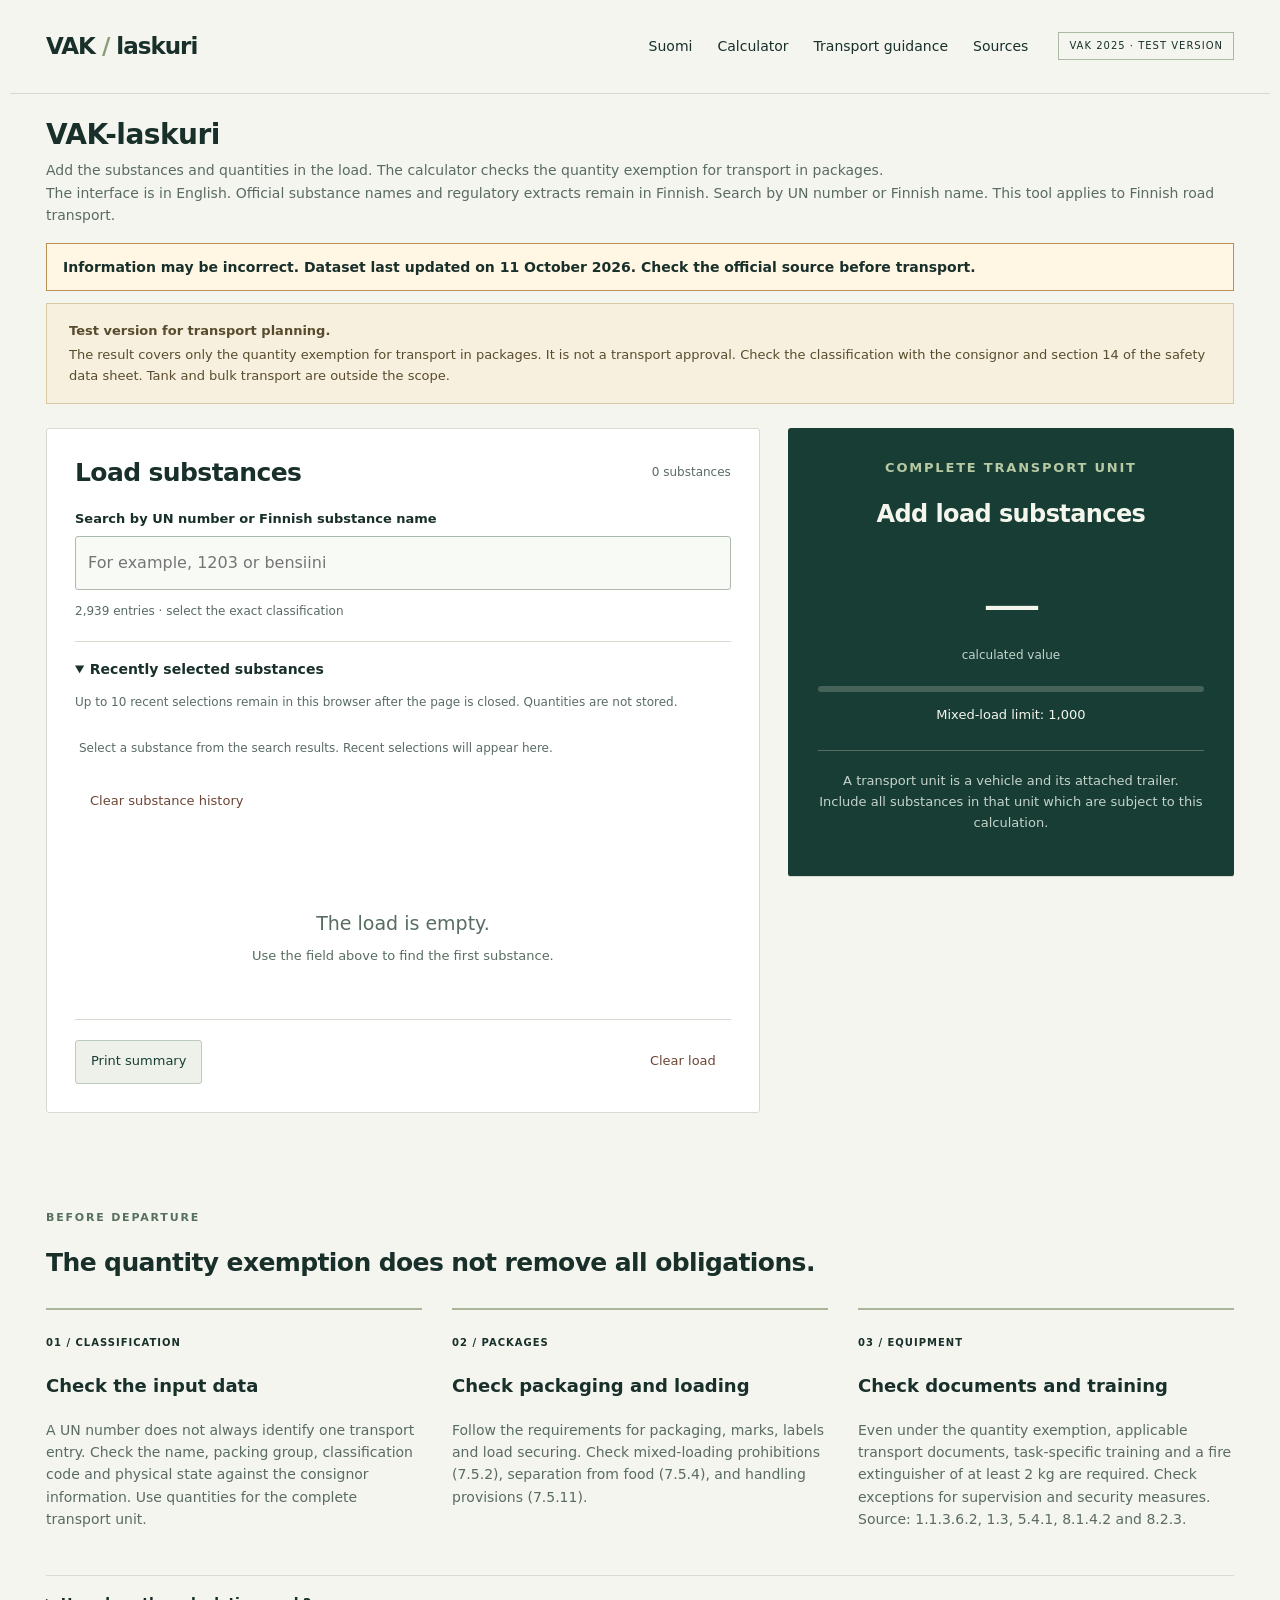
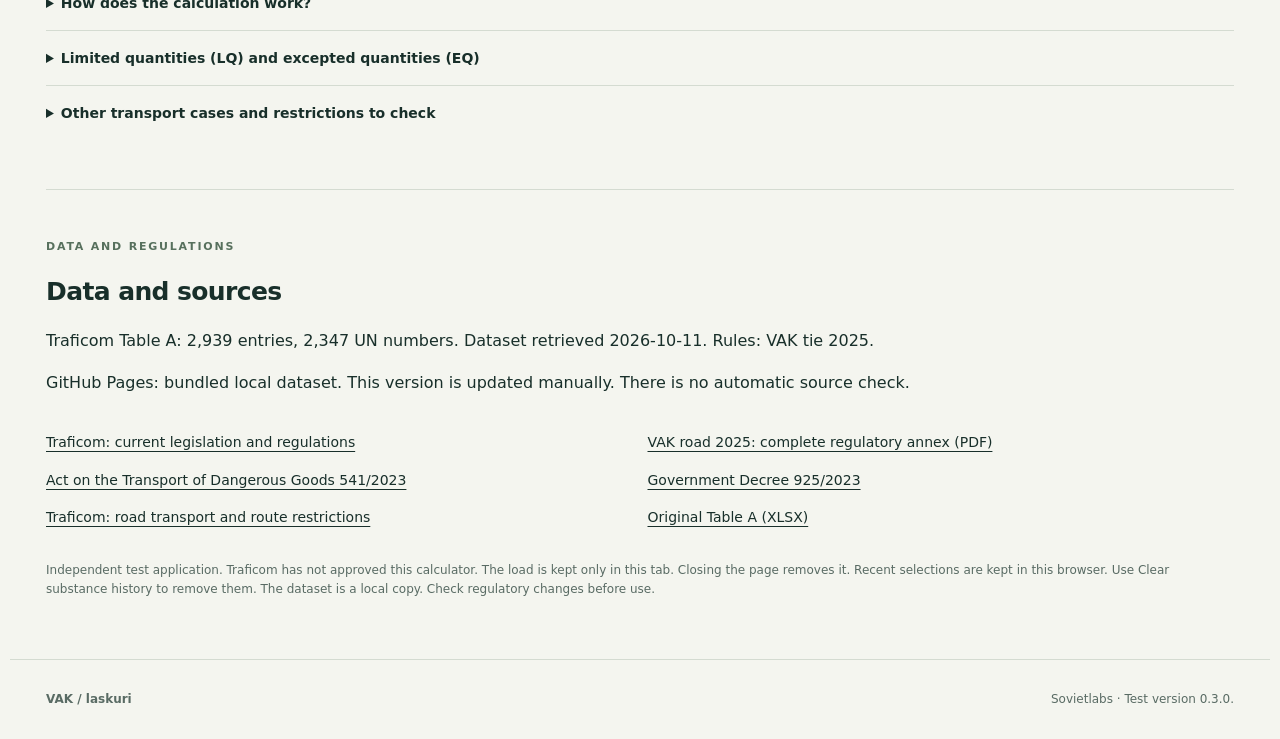
==== docs/en.html @ ee19a0e7 "Add English interface and Finnish repository guide" ====
<!doctype html><html lang="en"><head><meta charset="utf-8"><meta name="referrer" content="no-referrer"><meta http-equiv="Content-Security-Policy" content="default-src 'self'; script-src 'self'; style-src 'self'; connect-src 'self'; img-src 'self'; object-src 'none'; base-uri 'none'; form-action 'none'"><meta name="viewport" content="width=device-width,initial-scale=1"><meta name="theme-color" content="#173d35"><meta name="description" content="Dangerous goods quantity exemption calculator for Finnish road transport. Traficom VAK 2025 dataset."><title>VAK-laskuri | Load quantity exemption</title><link rel="stylesheet" href="style.css"><link rel="manifest" href="manifest.webmanifest"><link rel="icon" href="icon.svg" type="image/svg+xml"><script type="module" src="app-en.mjs"></script></head><body>
<header><a class="brand" href="./">VAK<span> / </span>laskuri</a><nav aria-label="Main navigation"><a href="./" lang="fi" hreflang="fi">Suomi</a><a href="#calculator">Calculator</a><a href="#guide">Transport guidance</a><a href="#sources">Sources</a></nav><span class="edition">VAK 2025 · TEST VERSION</span></header>
<main><noscript><p class="data-age">The calculator requires JavaScript. Do not make a transport decision if the result is missing.</p></noscript><section class="tool-intro"><h1>VAK-laskuri</h1><p>Add the substances and quantities in the load. The calculator checks the quantity exemption for transport in packages.</p><p class="muted">The interface is in English. Official substance names and regulatory extracts remain in Finnish. Search by UN number or Finnish name. This tool applies to Finnish road transport.</p></section>
<p id="data-age" class="data-age" role="status">Information may be incorrect. Dataset last updated on 11 October 2026. This version is updated manually. Check the official source before transport.</p><div class="notice"><strong>Test version for transport planning.</strong> The result covers only the quantity exemption for transport in packages. It is not a transport approval. Check the classification with the consignor and section 14 of the safety data sheet. Tank and bulk transport are outside the scope.</div>
<section id="calculator" class="workspace"><div class="load"><div class="section-title"><h2>Load substances</h2><span id="count">0 substances</span></div><label for="search">Search by UN number or Finnish substance name</label><input id="search" type="search" placeholder="For example, 1203 or bensiini" autocomplete="off" aria-describedby="search-info"><p id="search-info" class="muted">Loading data…</p><div id="matches" aria-live="polite"></div><details class="recent" open><summary>Recently selected substances</summary><p id="recent-note" class="muted"></p><div id="recent-list"></div><button id="recent-clear" class="text-button" disabled>Clear substance history</button></details><div id="entries"></div><p id="empty" class="empty">The load is empty.<br><span>Use the field above to find the first substance.</span></p><div class="actions"><button id="print" class="secondary">Print summary</button><button id="clear" class="text-button">Clear load</button></div></div>
<aside class="summary" aria-live="polite"><p class="eyebrow">COMPLETE TRANSPORT UNIT</p><h2 id="status">Add load substances</h2><div class="score"><strong id="points">—</strong><span>calculated value</span></div><div class="meter"><div id="bar"></div></div><p id="remaining">Mixed-load limit: 1,000</p><div id="reasons"></div><div id="groups"></div><p class="summary-note">A transport unit is a vehicle and its attached trailer. Include all substances in that unit which are subject to this calculation.</p></aside></section>
<section id="guide"><p class="eyebrow">BEFORE DEPARTURE</p><h2>The quantity exemption does not remove all obligations.</h2><div class="guide-grid"><article><span class="step">01 / CLASSIFICATION</span><h3>Check the input data</h3><p>A UN number does not always identify one transport entry. Check the name, packing group, classification code and physical state against the consignor information. Use quantities for the complete transport unit.</p></article><article><span class="step">02 / PACKAGES</span><h3>Check packaging and loading</h3><p>Follow the requirements for packaging, marks, labels and load securing. Check mixed-loading prohibitions (7.5.2), separation from food (7.5.4), and handling provisions (7.5.11).</p></article><article><span class="step">03 / EQUIPMENT</span><h3>Check documents and training</h3><p>Even under the quantity exemption, applicable transport documents, task-specific training and a fire extinguisher of at least 2 kg are required. Check exceptions for supervision and security measures. Source: 1.1.3.6.2, 1.3, 5.4.1, 8.1.4.2 and 8.2.3.</p></article></div>
<details><summary>How does the calculation work?</summary><p>Category 1: quantity × 50. Footnote a substances: quantity × 20 (UN 0081, 0082, 0084, 0241, 0331, 0332, 0482, 1005, 1017). Category 2: quantity × 3. Category 3: quantity × 1. Category 4 adds zero. A category 0 substance prevents use of the quantity exemption.</p><p>Single-category limits are 20, 50 (footnote a), 333 and 1,000. The calculated value for a mixed load must not exceed 1,000. The value is not a sum of kilograms and litres. Calculation: 1.1.3.6.3–1.1.3.6.4.</p></details>
<details><summary>Limited quantities (LQ) and excepted quantities (EQ)</summary><p>LQ (3.4) and EQ (3.5) are separate schemes. The table LQ value applies to the inner packaging. It is not the load quantity exemption. This calculator does not approve LQ or EQ exemptions automatically. Check packaging, marks, package mass and other transport conditions separately. Do not omit substances without a confirmed exemption.</p></details>
<details><summary>Other transport cases and restrictions to check</summary><p>Check empty uncleaned packaging, waste, damaged batteries, temperature control, radioactive material, explosives security measures, local transport and bus transport separately. The calculator does not check substance compatibility, tunnel routes or national route restrictions.</p><p>The package exemption calculated here does not apply to tank or bulk transport. Assess sea, ferry, rail and air transport separately. Also check Annex C of the VAK regulation.</p></details></section>
<section id="sources"><p class="eyebrow">DATA AND REGULATIONS</p><h2>Data and sources</h2><p id="dataset"></p><p id="source-check" role="status">Loading source status…</p><div class="source-links"><a href="https://traficom.fi/fi/liikennejarjestelma/vaarallisten-aineiden-kuljetus/vaarallisten-aineiden-kuljetusta-koskevia-saadoksia-ja-maarayksia">Traficom: current legislation and regulations</a><a href="https://www.finlex.fi/api/media/authority-regulation/670160/media/M%C3%A4%C3%A4r%C3%A4ys%202025%20VAKtie%20liitteet.pdf?typeDiscriminator=traficom-transport-road">VAK road 2025: complete regulatory annex (PDF)</a><a href="https://www.finlex.fi/fi/lainsaadanto/2023/541">Act on the Transport of Dangerous Goods 541/2023</a><a href="https://www.finlex.fi/fi/lainsaadanto/2023/925">Government Decree 925/2023</a><a href="https://traficom.fi/fi/liikennejarjestelma/vaarallisten-aineiden-kuljetus/vaarallisten-aineiden-kuljetus-tiella">Traficom: road transport and route restrictions</a><a id="table-source" href="#sources">Original Table A (XLSX)</a></div><p class="muted">Independent test application. Traficom has not approved this calculator. The load is kept only in this tab. Closing the page removes it. Recent selections are kept in this browser. Use Clear substance history to remove them. The dataset is a local copy. Check regulatory changes before use.</p></section></main><footer><strong>VAK / laskuri</strong><span>Sovietlabs · Test version 0.3.0.</span></footer></body></html>
---- docs/style.css ----
:root{font-family:system-ui,-apple-system,BlinkMacSystemFont,'Segoe UI',sans-serif;color:#182f2a;background:#f4f5ef;line-height:1.6;--green:#173d35;--muted:#596b64;--line:#d4dbd1}*{box-sizing:border-box}html{scroll-behavior:smooth;scroll-padding-top:25px}body{margin:0}header,main,footer{max-width:1260px;margin:auto}header{padding:28px 36px;display:flex;align-items:center;gap:30px;border-bottom:1px solid var(--line)}a{color:inherit;text-underline-offset:4px}.brand{text-decoration:none;font-size:23px;font-weight:750;letter-spacing:-1px}.brand span{color:#8c9b78}nav{display:flex;gap:25px;margin-left:auto;font-size:14px}nav a{text-decoration:none}.edition{font-size:10px;letter-spacing:1px;border:1px solid #abb8a4;padding:5px 10px}main{padding:0 36px}section{padding:48px 0}.intro{display:flex;justify-content:space-between;align-items:center;padding:62px 0 38px}.eyebrow{font-size:11px;letter-spacing:1.8px;font-weight:700;color:#57705d;margin:0 0 18px}h1{font-size:clamp(38px,5.5vw,67px);line-height:1.09;letter-spacing:-3px;margin:0 0 25px;font-weight:650}.lead{max-width:570px;color:var(--muted);font-size:18px}.intro-note{width:230px;border-left:1px solid #aebba7;padding-left:35px;color:#50664e}.number{font-size:60px;font-weight:250;line-height:1}.notice{border:1px solid #d9c9a0;background:#f7f0de;padding:17px 22px;font-size:13px;color:#594c2e}.notice strong{display:block;margin-bottom:3px}.workspace{display:grid;grid-template-columns:minmax(0,1.6fr) minmax(300px,1fr);gap:28px;align-items:start}.load{background:white;border:1px solid var(--line);padding:28px;border-radius:3px}.section-title{display:flex;justify-content:space-between;align-items:center;margin-bottom:20px}.section-title h2{margin:0}.section-title span{font-size:12px;color:var(--muted)}h2{font-size:25px;line-height:1.25;letter-spacing:-.6px}label{display:block;font-size:13px;font-weight:650;margin-bottom:7px}input,select{width:100%;padding:13px 12px;border:1px solid #acb9ae;border-radius:3px;font:inherit;background:#fff;color:#182f2a}input:focus,select:focus,button:focus-visible,a:focus-visible,summary:focus-visible{outline:3px solid #e2b84d;outline-offset:3px}input[type=search]{background:#f8faf6}.muted{color:var(--muted);font-size:12px}.empty{padding:50px 10px;text-align:center;color:#586d61;font-size:19px;border-bottom:1px solid var(--line)}.empty span{font-size:13px}button{cursor:pointer;font:inherit;border-radius:3px;border:0;background:var(--green);color:white;padding:10px 15px;font-size:13px;min-height:44px}button:hover{filter:brightness(1.1)}.secondary{background:#edf1e9;color:var(--green);border:1px solid #bdcbbb}.text-button{background:none;color:#6d4536}.actions{display:flex;justify-content:space-between;gap:10px;margin-top:20px}.summary{background:var(--green);color:#f4f6ed;padding:30px;border-radius:3px;position:sticky;top:24px}.summary .eyebrow{color:#b7c9a3}.summary h2{font-size:24px}.score{padding:24px 0 19px}.score strong{font-size:58px;letter-spacing:-2px;font-weight:500;display:block;line-height:1.1;overflow-wrap:anywhere}.score span{font-size:12px;color:#c5d4cb}.meter{height:6px;background:#466359;border-radius:5px;overflow:hidden}.meter div{height:100%;width:0;background:#c6db81}.summary p{font-size:13px}.summary-note{border-top:1px solid #536e61;padding-top:20px;color:#c5d4cb;margin-top:24px}.summary.exceeded{background:#6b3029}.summary.invalid{background:#594e30}.result{display:block;width:100%;text-align:left;background:#f3f6ef;color:#193b30;margin:7px 0;padding:12px 14px;border:1px solid var(--line)}.result small{display:block;color:var(--muted)}.entry{border-top:1px solid var(--line);padding:22px 0}.entry-head{display:flex;gap:12px;align-items:start}.entry-head h3{font-size:15px;margin:0;flex:1;line-height:1.5}.remove{background:none;color:#75493c;padding:0 8px;font-size:12px}.badge{display:inline-block;font-size:10px;letter-spacing:.6px;border:1px solid #b7c6b0;padding:3px 6px;margin:6px 5px 12px 0}.quantity{display:grid;grid-template-columns:1fr 1.5fr;gap:12px}.row-error{color:#a4291c;font-size:13px}.guide-grid{display:grid;grid-template-columns:repeat(3,1fr);gap:30px;margin:30px 0}.guide-grid article{border-top:2px solid #a8b59b;padding-top:18px}.guide-grid p{font-size:14px;color:var(--muted)}.step{font-size:10px;letter-spacing:1px;font-weight:700}h3{font-size:18px}details{border-top:1px solid var(--line);padding:16px 0;font-size:14px}summary{cursor:pointer;font-weight:600}dl{display:grid;grid-template-columns:1fr 1.3fr;font-size:12px;gap:9px;margin:15px 0}dt{color:var(--muted)}dd{margin:0;overflow-wrap:anywhere}.source-links{display:grid;grid-template-columns:1fr 1fr;gap:15px;padding:20px 0;font-size:14px}#sources{border-top:1px solid var(--line)}footer{padding:30px 36px;border-top:1px solid var(--line);display:flex;justify-content:space-between;font-size:12px;color:var(--muted)}.category-row{border-top:1px solid #587365;padding:10px 0;font-size:12px}.rule-links{display:flex;flex-wrap:wrap;gap:8px;font-size:12px}.timestamp{font-size:12px}@media(max-width:760px){header{padding:20px;flex-wrap:wrap;gap:15px}nav{gap:16px;font-size:12px}.edition{display:none}main{padding:0 20px}.intro{padding:38px 0 20px}.intro-note{display:none}h1{letter-spacing:-1.5px}.lead{font-size:16px}.workspace{grid-template-columns:1fr;gap:18px;padding:25px 0}.load,.summary{padding:20px}.summary{position:static}.guide-grid,.source-links{grid-template-columns:1fr}.guide-grid{gap:20px}section{padding:30px 0}.quantity{grid-template-columns:1fr}.score strong{font-size:46px}footer{padding:25px 20px;gap:20px}}@media print{header nav,.edition,#search,#search-info,#matches,.actions,.remove,.notice,.intro-note,#guide{display:none}body{background:white;color:black}main{padding:0}.intro{padding:15px 0}h1{font-size:30px}.workspace{display:block;padding:15px 0}.summary{position:static;color:black;background:white!important;border:1px solid #aaa;margin-top:20px}.summary *{color:black!important}.load{padding:10px;border:0}.entry{break-inside:avoid}input,select{border:0;padding:0;appearance:none}.meter{display:none}#sources{padding:10px 0}.source-links{font-size:10px}footer{padding:10px}section{padding:15px 0}}
.recent{margin:20px 0 4px}.recent .result{font-size:12px}.recent .result small{font-size:11px}.recent #recent-list{max-height:310px;overflow-y:auto;padding:3px 4px}.recent #recent-clear{margin-top:6px}@media print{.recent{display:none}}

.tool-intro{padding:24px 0 16px}.tool-intro h1{font-size:28px;line-height:1.2;letter-spacing:-.5px;margin:0 0 8px}.tool-intro p{font-size:14px;color:var(--muted);margin:0}.workspace{padding-top:24px}@media(max-width:900px){header{flex-wrap:wrap;gap:12px}header nav{flex-wrap:wrap;gap:12px;margin-left:0}.edition{display:none}}
.data-age{padding:12px 16px;margin:0 0 12px;border:1px solid #b99154;background:#fff6e4;font-size:14px;font-weight:600}.report-button{background:transparent;color:#65432f;text-decoration:underline;padding:7px 2px;font-size:12px}.search-result{border-bottom:1px solid var(--line);padding-bottom:6px}.search-result .result{margin-bottom:0}.report-dialog{width:min(560px,calc(100% - 32px));max-height:90vh;overflow:auto;border:1px solid var(--line);border-radius:5px;padding:24px;color:var(--green)}.report-dialog::backdrop{background:#14251f99}.report-dialog textarea{width:100%;padding:12px;font:inherit;resize:vertical;border:1px solid #acb9ae}.report-dialog label{margin-top:16px}.report-dialog button:disabled{opacity:.55;cursor:default}@media print{.report-button,.report-dialog{display:none}}
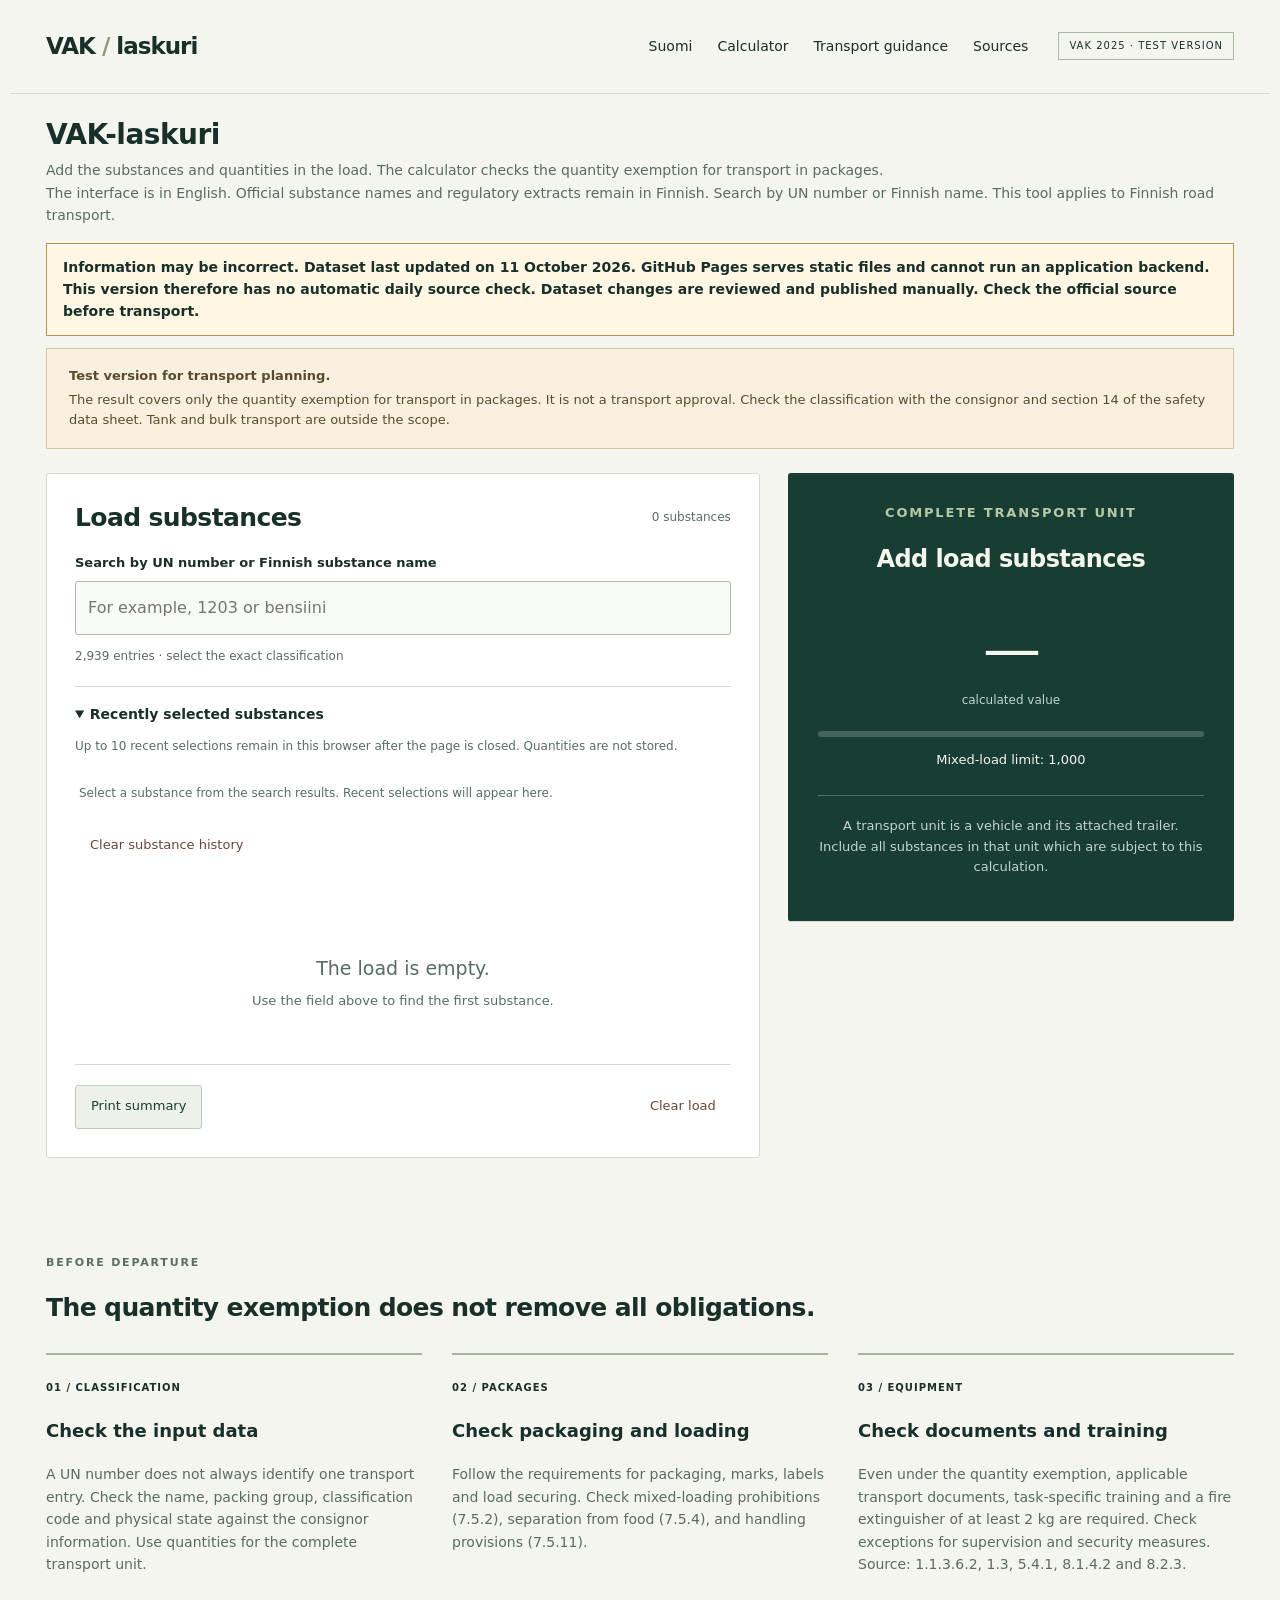
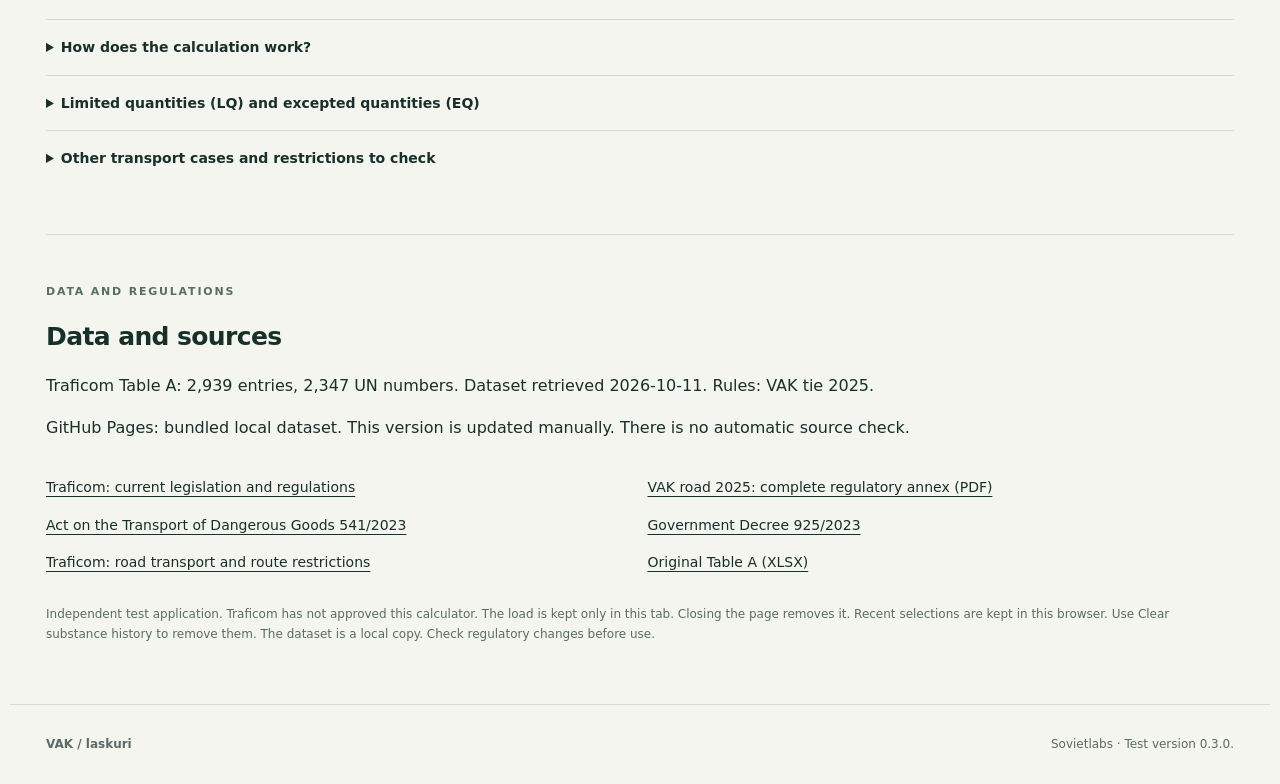
==== commit ec0b1a5c: "Explain manual data updates in both language warnings" ====
--- a/docs/en.html
+++ b/docs/en.html
@@ -1,7 +1,7 @@
 <!doctype html><html lang="en"><head><meta charset="utf-8"><meta name="referrer" content="no-referrer"><meta http-equiv="Content-Security-Policy" content="default-src 'self'; script-src 'self'; style-src 'self'; connect-src 'self'; img-src 'self'; object-src 'none'; base-uri 'none'; form-action 'none'"><meta name="viewport" content="width=device-width,initial-scale=1"><meta name="theme-color" content="#173d35"><meta name="description" content="Dangerous goods quantity exemption calculator for Finnish road transport. Traficom VAK 2025 dataset."><title>VAK-laskuri | Load quantity exemption</title><link rel="stylesheet" href="style.css"><link rel="manifest" href="manifest.webmanifest"><link rel="icon" href="icon.svg" type="image/svg+xml"><script type="module" src="app-en.mjs"></script></head><body>
 <header><a class="brand" href="./">VAK<span> / </span>laskuri</a><nav aria-label="Main navigation"><a href="./" lang="fi" hreflang="fi">Suomi</a><a href="#calculator">Calculator</a><a href="#guide">Transport guidance</a><a href="#sources">Sources</a></nav><span class="edition">VAK 2025 · TEST VERSION</span></header>
 <main><noscript><p class="data-age">The calculator requires JavaScript. Do not make a transport decision if the result is missing.</p></noscript><section class="tool-intro"><h1>VAK-laskuri</h1><p>Add the substances and quantities in the load. The calculator checks the quantity exemption for transport in packages.</p><p class="muted">The interface is in English. Official substance names and regulatory extracts remain in Finnish. Search by UN number or Finnish name. This tool applies to Finnish road transport.</p></section>
-<p id="data-age" class="data-age" role="status">Information may be incorrect. Dataset last updated on 11 October 2026. This version is updated manually. Check the official source before transport.</p><div class="notice"><strong>Test version for transport planning.</strong> The result covers only the quantity exemption for transport in packages. It is not a transport approval. Check the classification with the consignor and section 14 of the safety data sheet. Tank and bulk transport are outside the scope.</div>
+<p id="data-age" class="data-age" role="status">Information may be incorrect. Dataset last updated on 11 October 2026. GitHub Pages serves static files and cannot run an application backend. This version therefore has no automatic daily source check. Dataset changes are reviewed and published manually. Check the official source before transport.</p><div class="notice"><strong>Test version for transport planning.</strong> The result covers only the quantity exemption for transport in packages. It is not a transport approval. Check the classification with the consignor and section 14 of the safety data sheet. Tank and bulk transport are outside the scope.</div>
 <section id="calculator" class="workspace"><div class="load"><div class="section-title"><h2>Load substances</h2><span id="count">0 substances</span></div><label for="search">Search by UN number or Finnish substance name</label><input id="search" type="search" placeholder="For example, 1203 or bensiini" autocomplete="off" aria-describedby="search-info"><p id="search-info" class="muted">Loading data…</p><div id="matches" aria-live="polite"></div><details class="recent" open><summary>Recently selected substances</summary><p id="recent-note" class="muted"></p><div id="recent-list"></div><button id="recent-clear" class="text-button" disabled>Clear substance history</button></details><div id="entries"></div><p id="empty" class="empty">The load is empty.<br><span>Use the field above to find the first substance.</span></p><div class="actions"><button id="print" class="secondary">Print summary</button><button id="clear" class="text-button">Clear load</button></div></div>
 <aside class="summary" aria-live="polite"><p class="eyebrow">COMPLETE TRANSPORT UNIT</p><h2 id="status">Add load substances</h2><div class="score"><strong id="points">—</strong><span>calculated value</span></div><div class="meter"><div id="bar"></div></div><p id="remaining">Mixed-load limit: 1,000</p><div id="reasons"></div><div id="groups"></div><p class="summary-note">A transport unit is a vehicle and its attached trailer. Include all substances in that unit which are subject to this calculation.</p></aside></section>
 <section id="guide"><p class="eyebrow">BEFORE DEPARTURE</p><h2>The quantity exemption does not remove all obligations.</h2><div class="guide-grid"><article><span class="step">01 / CLASSIFICATION</span><h3>Check the input data</h3><p>A UN number does not always identify one transport entry. Check the name, packing group, classification code and physical state against the consignor information. Use quantities for the complete transport unit.</p></article><article><span class="step">02 / PACKAGES</span><h3>Check packaging and loading</h3><p>Follow the requirements for packaging, marks, labels and load securing. Check mixed-loading prohibitions (7.5.2), separation from food (7.5.4), and handling provisions (7.5.11).</p></article><article><span class="step">03 / EQUIPMENT</span><h3>Check documents and training</h3><p>Even under the quantity exemption, applicable transport documents, task-specific training and a fire extinguisher of at least 2 kg are required. Check exceptions for supervision and security measures. Source: 1.1.3.6.2, 1.3, 5.4.1, 8.1.4.2 and 8.2.3.</p></article></div>
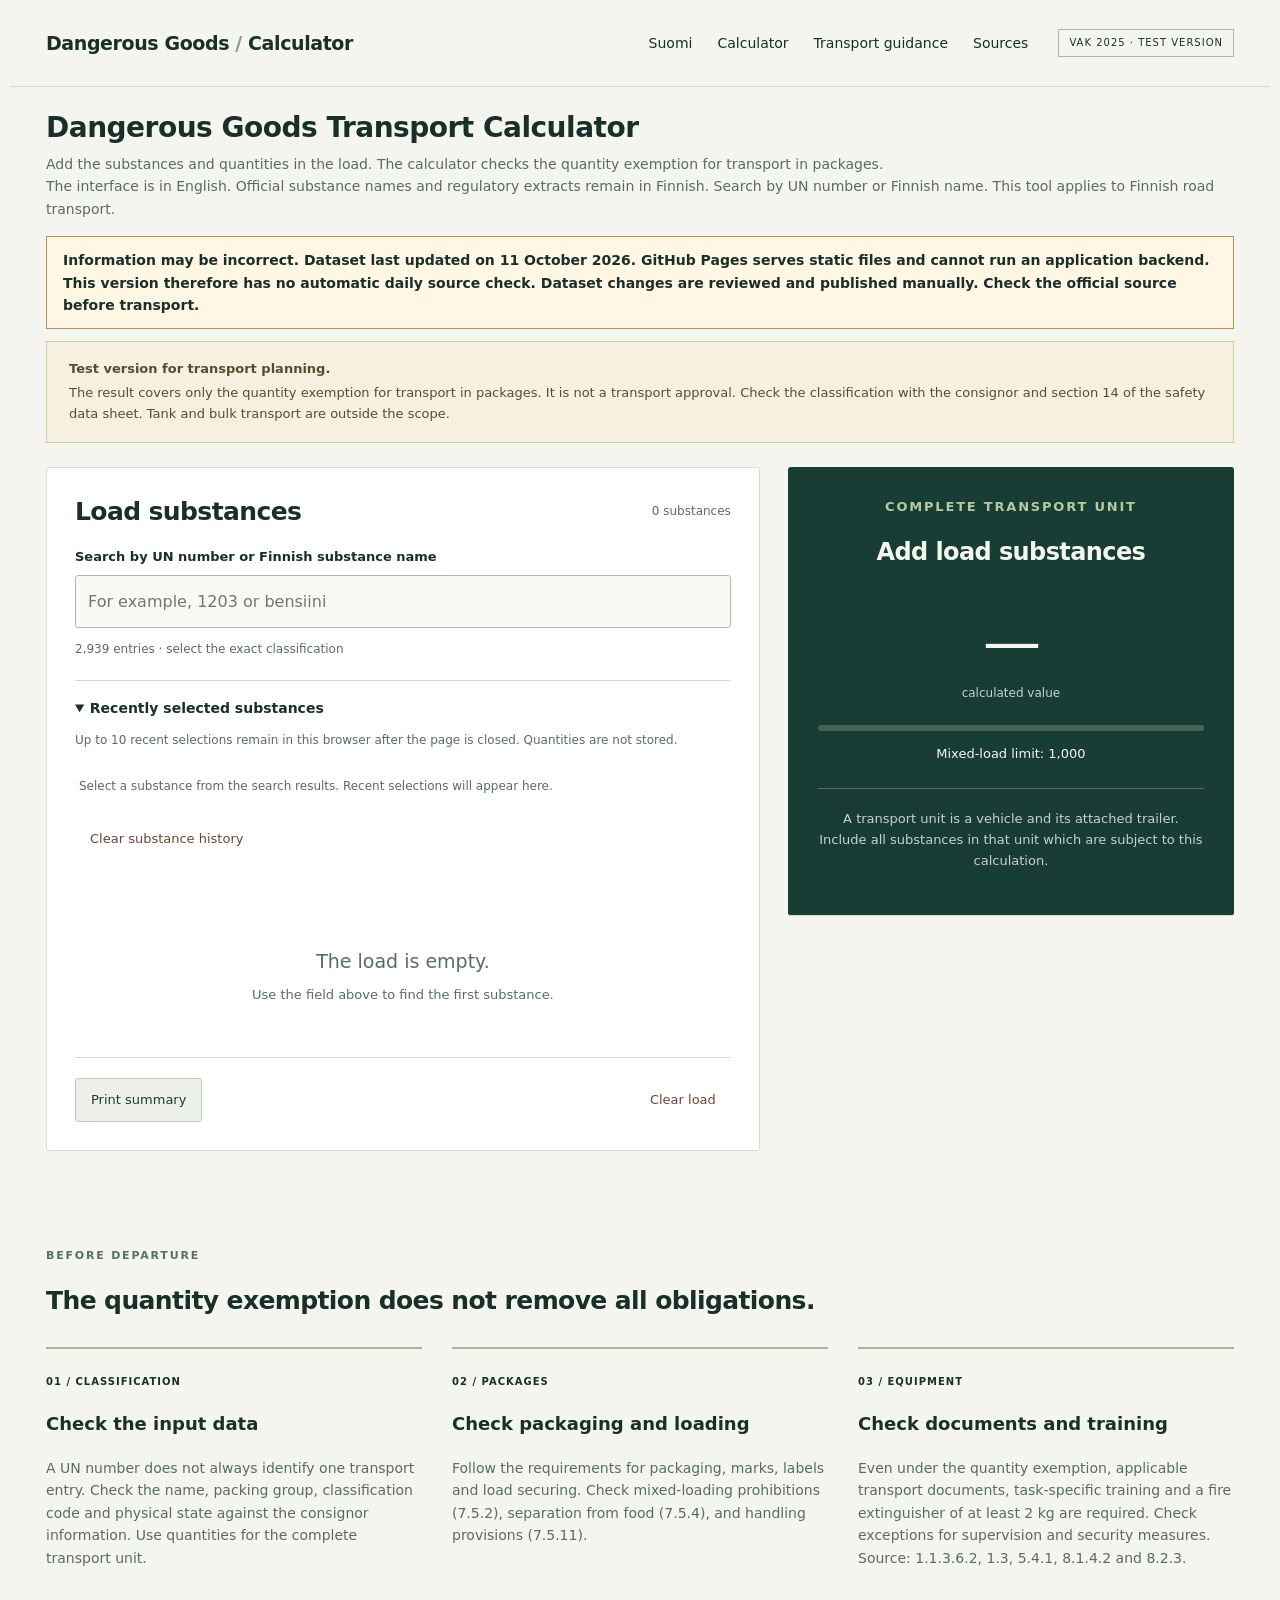
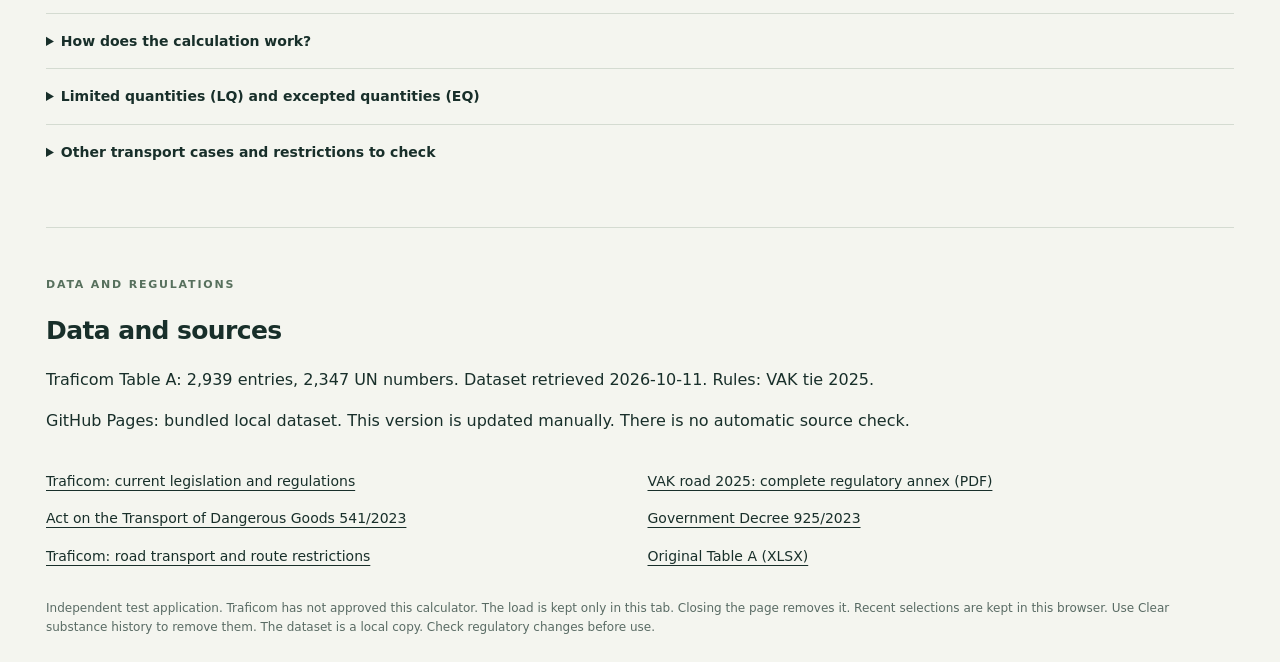
==== commit c1659ac5: "Translate the application name in the English edition" ====
--- a/docs/en.html
+++ b/docs/en.html
@@ -1,6 +1,6 @@
-<!doctype html><html lang="en"><head><meta charset="utf-8"><meta name="referrer" content="no-referrer"><meta http-equiv="Content-Security-Policy" content="default-src 'self'; script-src 'self'; style-src 'self'; connect-src 'self'; img-src 'self'; object-src 'none'; base-uri 'none'; form-action 'none'"><meta name="viewport" content="width=device-width,initial-scale=1"><meta name="theme-color" content="#173d35"><meta name="description" content="Dangerous goods quantity exemption calculator for Finnish road transport. Traficom VAK 2025 dataset."><title>VAK-laskuri | Load quantity exemption</title><link rel="stylesheet" href="style.css"><link rel="manifest" href="manifest.webmanifest"><link rel="icon" href="icon.svg" type="image/svg+xml"><script type="module" src="app-en.mjs"></script></head><body>
-<header><a class="brand" href="./">VAK<span> / </span>laskuri</a><nav aria-label="Main navigation"><a href="./" lang="fi" hreflang="fi">Suomi</a><a href="#calculator">Calculator</a><a href="#guide">Transport guidance</a><a href="#sources">Sources</a></nav><span class="edition">VAK 2025 · TEST VERSION</span></header>
-<main><noscript><p class="data-age">The calculator requires JavaScript. Do not make a transport decision if the result is missing.</p></noscript><section class="tool-intro"><h1>VAK-laskuri</h1><p>Add the substances and quantities in the load. The calculator checks the quantity exemption for transport in packages.</p><p class="muted">The interface is in English. Official substance names and regulatory extracts remain in Finnish. Search by UN number or Finnish name. This tool applies to Finnish road transport.</p></section>
+<!doctype html><html lang="en"><head><meta charset="utf-8"><meta name="referrer" content="no-referrer"><meta http-equiv="Content-Security-Policy" content="default-src 'self'; script-src 'self'; style-src 'self'; connect-src 'self'; img-src 'self'; object-src 'none'; base-uri 'none'; form-action 'none'"><meta name="viewport" content="width=device-width,initial-scale=1"><meta name="theme-color" content="#173d35"><meta name="description" content="Dangerous goods quantity exemption calculator for Finnish road transport. Traficom VAK 2025 dataset."><title>Dangerous Goods Transport Calculator | Load quantity exemption</title><link rel="stylesheet" href="style.css"><link rel="manifest" href="manifest-en.webmanifest"><link rel="icon" href="icon.svg" type="image/svg+xml"><script type="module" src="app-en.mjs"></script></head><body>
+<header><a class="brand" href="en.html">Dangerous Goods<span> / </span>Calculator</a><nav aria-label="Main navigation"><a href="./" lang="fi" hreflang="fi">Suomi</a><a href="#calculator">Calculator</a><a href="#guide">Transport guidance</a><a href="#sources">Sources</a></nav><span class="edition">VAK 2025 · TEST VERSION</span></header>
+<main><noscript><p class="data-age">The calculator requires JavaScript. Do not make a transport decision if the result is missing.</p></noscript><section class="tool-intro"><h1>Dangerous Goods Transport Calculator</h1><p>Add the substances and quantities in the load. The calculator checks the quantity exemption for transport in packages.</p><p class="muted">The interface is in English. Official substance names and regulatory extracts remain in Finnish. Search by UN number or Finnish name. This tool applies to Finnish road transport.</p></section>
 <p id="data-age" class="data-age" role="status">Information may be incorrect. Dataset last updated on 11 October 2026. GitHub Pages serves static files and cannot run an application backend. This version therefore has no automatic daily source check. Dataset changes are reviewed and published manually. Check the official source before transport.</p><div class="notice"><strong>Test version for transport planning.</strong> The result covers only the quantity exemption for transport in packages. It is not a transport approval. Check the classification with the consignor and section 14 of the safety data sheet. Tank and bulk transport are outside the scope.</div>
 <section id="calculator" class="workspace"><div class="load"><div class="section-title"><h2>Load substances</h2><span id="count">0 substances</span></div><label for="search">Search by UN number or Finnish substance name</label><input id="search" type="search" placeholder="For example, 1203 or bensiini" autocomplete="off" aria-describedby="search-info"><p id="search-info" class="muted">Loading data…</p><div id="matches" aria-live="polite"></div><details class="recent" open><summary>Recently selected substances</summary><p id="recent-note" class="muted"></p><div id="recent-list"></div><button id="recent-clear" class="text-button" disabled>Clear substance history</button></details><div id="entries"></div><p id="empty" class="empty">The load is empty.<br><span>Use the field above to find the first substance.</span></p><div class="actions"><button id="print" class="secondary">Print summary</button><button id="clear" class="text-button">Clear load</button></div></div>
 <aside class="summary" aria-live="polite"><p class="eyebrow">COMPLETE TRANSPORT UNIT</p><h2 id="status">Add load substances</h2><div class="score"><strong id="points">—</strong><span>calculated value</span></div><div class="meter"><div id="bar"></div></div><p id="remaining">Mixed-load limit: 1,000</p><div id="reasons"></div><div id="groups"></div><p class="summary-note">A transport unit is a vehicle and its attached trailer. Include all substances in that unit which are subject to this calculation.</p></aside></section>
@@ -8,4 +8,4 @@
 <details><summary>How does the calculation work?</summary><p>Category 1: quantity × 50. Footnote a substances: quantity × 20 (UN 0081, 0082, 0084, 0241, 0331, 0332, 0482, 1005, 1017). Category 2: quantity × 3. Category 3: quantity × 1. Category 4 adds zero. A category 0 substance prevents use of the quantity exemption.</p><p>Single-category limits are 20, 50 (footnote a), 333 and 1,000. The calculated value for a mixed load must not exceed 1,000. The value is not a sum of kilograms and litres. Calculation: 1.1.3.6.3–1.1.3.6.4.</p></details>
 <details><summary>Limited quantities (LQ) and excepted quantities (EQ)</summary><p>LQ (3.4) and EQ (3.5) are separate schemes. The table LQ value applies to the inner packaging. It is not the load quantity exemption. This calculator does not approve LQ or EQ exemptions automatically. Check packaging, marks, package mass and other transport conditions separately. Do not omit substances without a confirmed exemption.</p></details>
 <details><summary>Other transport cases and restrictions to check</summary><p>Check empty uncleaned packaging, waste, damaged batteries, temperature control, radioactive material, explosives security measures, local transport and bus transport separately. The calculator does not check substance compatibility, tunnel routes or national route restrictions.</p><p>The package exemption calculated here does not apply to tank or bulk transport. Assess sea, ferry, rail and air transport separately. Also check Annex C of the VAK regulation.</p></details></section>
-<section id="sources"><p class="eyebrow">DATA AND REGULATIONS</p><h2>Data and sources</h2><p id="dataset"></p><p id="source-check" role="status">Loading source status…</p><div class="source-links"><a href="https://traficom.fi/fi/liikennejarjestelma/vaarallisten-aineiden-kuljetus/vaarallisten-aineiden-kuljetusta-koskevia-saadoksia-ja-maarayksia">Traficom: current legislation and regulations</a><a href="https://www.finlex.fi/api/media/authority-regulation/670160/media/M%C3%A4%C3%A4r%C3%A4ys%202025%20VAKtie%20liitteet.pdf?typeDiscriminator=traficom-transport-road">VAK road 2025: complete regulatory annex (PDF)</a><a href="https://www.finlex.fi/fi/lainsaadanto/2023/541">Act on the Transport of Dangerous Goods 541/2023</a><a href="https://www.finlex.fi/fi/lainsaadanto/2023/925">Government Decree 925/2023</a><a href="https://traficom.fi/fi/liikennejarjestelma/vaarallisten-aineiden-kuljetus/vaarallisten-aineiden-kuljetus-tiella">Traficom: road transport and route restrictions</a><a id="table-source" href="#sources">Original Table A (XLSX)</a></div><p class="muted">Independent test application. Traficom has not approved this calculator. The load is kept only in this tab. Closing the page removes it. Recent selections are kept in this browser. Use Clear substance history to remove them. The dataset is a local copy. Check regulatory changes before use.</p></section></main><footer><strong>VAK / laskuri</strong><span>Sovietlabs · Test version 0.3.0.</span></footer></body></html>
+<section id="sources"><p class="eyebrow">DATA AND REGULATIONS</p><h2>Data and sources</h2><p id="dataset"></p><p id="source-check" role="status">Loading source status…</p><div class="source-links"><a href="https://traficom.fi/fi/liikennejarjestelma/vaarallisten-aineiden-kuljetus/vaarallisten-aineiden-kuljetusta-koskevia-saadoksia-ja-maarayksia">Traficom: current legislation and regulations</a><a href="https://www.finlex.fi/api/media/authority-regulation/670160/media/M%C3%A4%C3%A4r%C3%A4ys%202025%20VAKtie%20liitteet.pdf?typeDiscriminator=traficom-transport-road">VAK road 2025: complete regulatory annex (PDF)</a><a href="https://www.finlex.fi/fi/lainsaadanto/2023/541">Act on the Transport of Dangerous Goods 541/2023</a><a href="https://www.finlex.fi/fi/lainsaadanto/2023/925">Government Decree 925/2023</a><a href="https://traficom.fi/fi/liikennejarjestelma/vaarallisten-aineiden-kuljetus/vaarallisten-aineiden-kuljetus-tiella">Traficom: road transport and route restrictions</a><a id="table-source" href="#sources">Original Table A (XLSX)</a></div><p class="muted">Independent test application. Traficom has not approved this calculator. The load is kept only in this tab. Closing the page removes it. Recent selections are kept in this browser. Use Clear substance history to remove them. The dataset is a local copy. Check regulatory changes before use.</p></section></main><footer><strong>Dangerous Goods Transport Calculator</strong><span>Sovietlabs · Test version 0.3.0.</span></footer></body></html>
--- a/docs/style.css
+++ b/docs/style.css
@@ -3,3 +3,5 @@
 
 .tool-intro{padding:24px 0 16px}.tool-intro h1{font-size:28px;line-height:1.2;letter-spacing:-.5px;margin:0 0 8px}.tool-intro p{font-size:14px;color:var(--muted);margin:0}.workspace{padding-top:24px}@media(max-width:900px){header{flex-wrap:wrap;gap:12px}header nav{flex-wrap:wrap;gap:12px;margin-left:0}.edition{display:none}}
 .data-age{padding:12px 16px;margin:0 0 12px;border:1px solid #b99154;background:#fff6e4;font-size:14px;font-weight:600}.report-button{background:transparent;color:#65432f;text-decoration:underline;padding:7px 2px;font-size:12px}.search-result{border-bottom:1px solid var(--line);padding-bottom:6px}.search-result .result{margin-bottom:0}.report-dialog{width:min(560px,calc(100% - 32px));max-height:90vh;overflow:auto;border:1px solid var(--line);border-radius:5px;padding:24px;color:var(--green)}.report-dialog::backdrop{background:#14251f99}.report-dialog textarea{width:100%;padding:12px;font:inherit;resize:vertical;border:1px solid #acb9ae}.report-dialog label{margin-top:16px}.report-dialog button:disabled{opacity:.55;cursor:default}@media print{.report-button,.report-dialog{display:none}}
+
+html[lang="en"] .brand{font-size:19px;letter-spacing:-.4px}html[lang="en"] header{flex-wrap:wrap}
